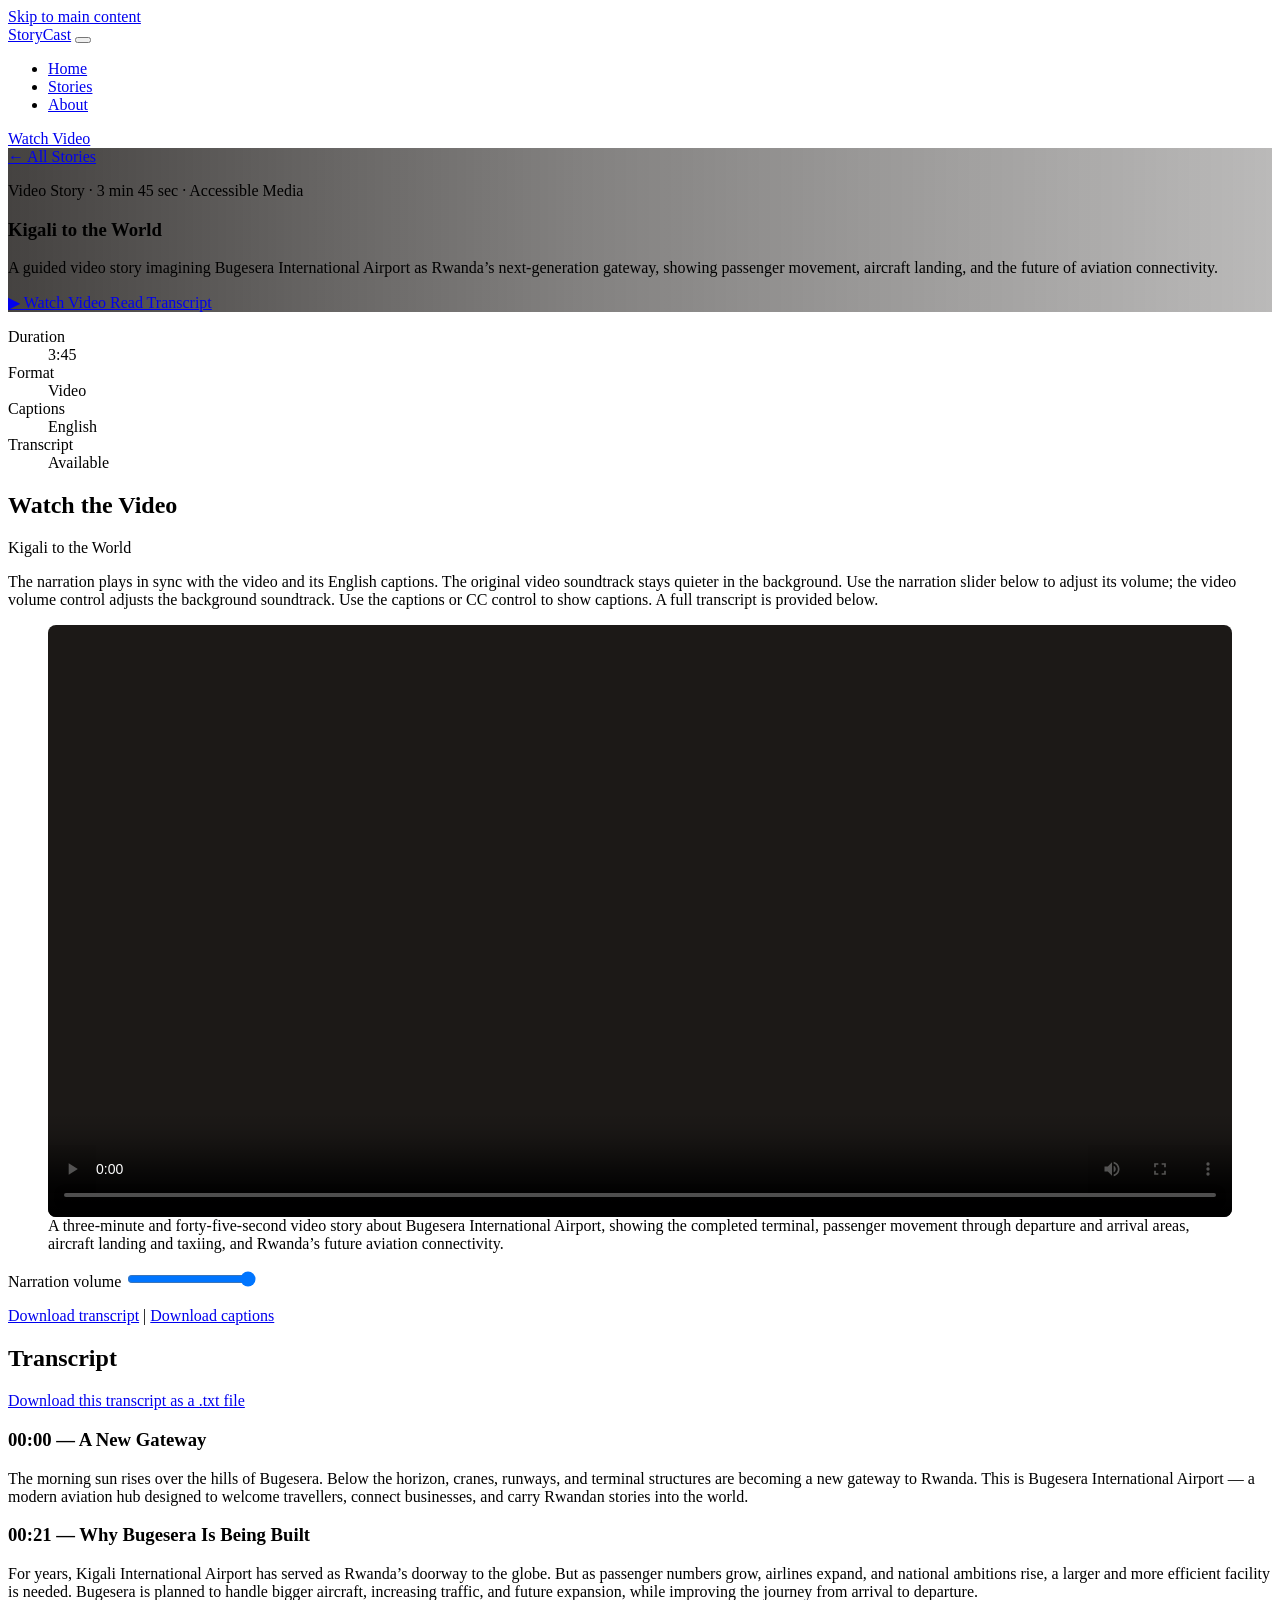
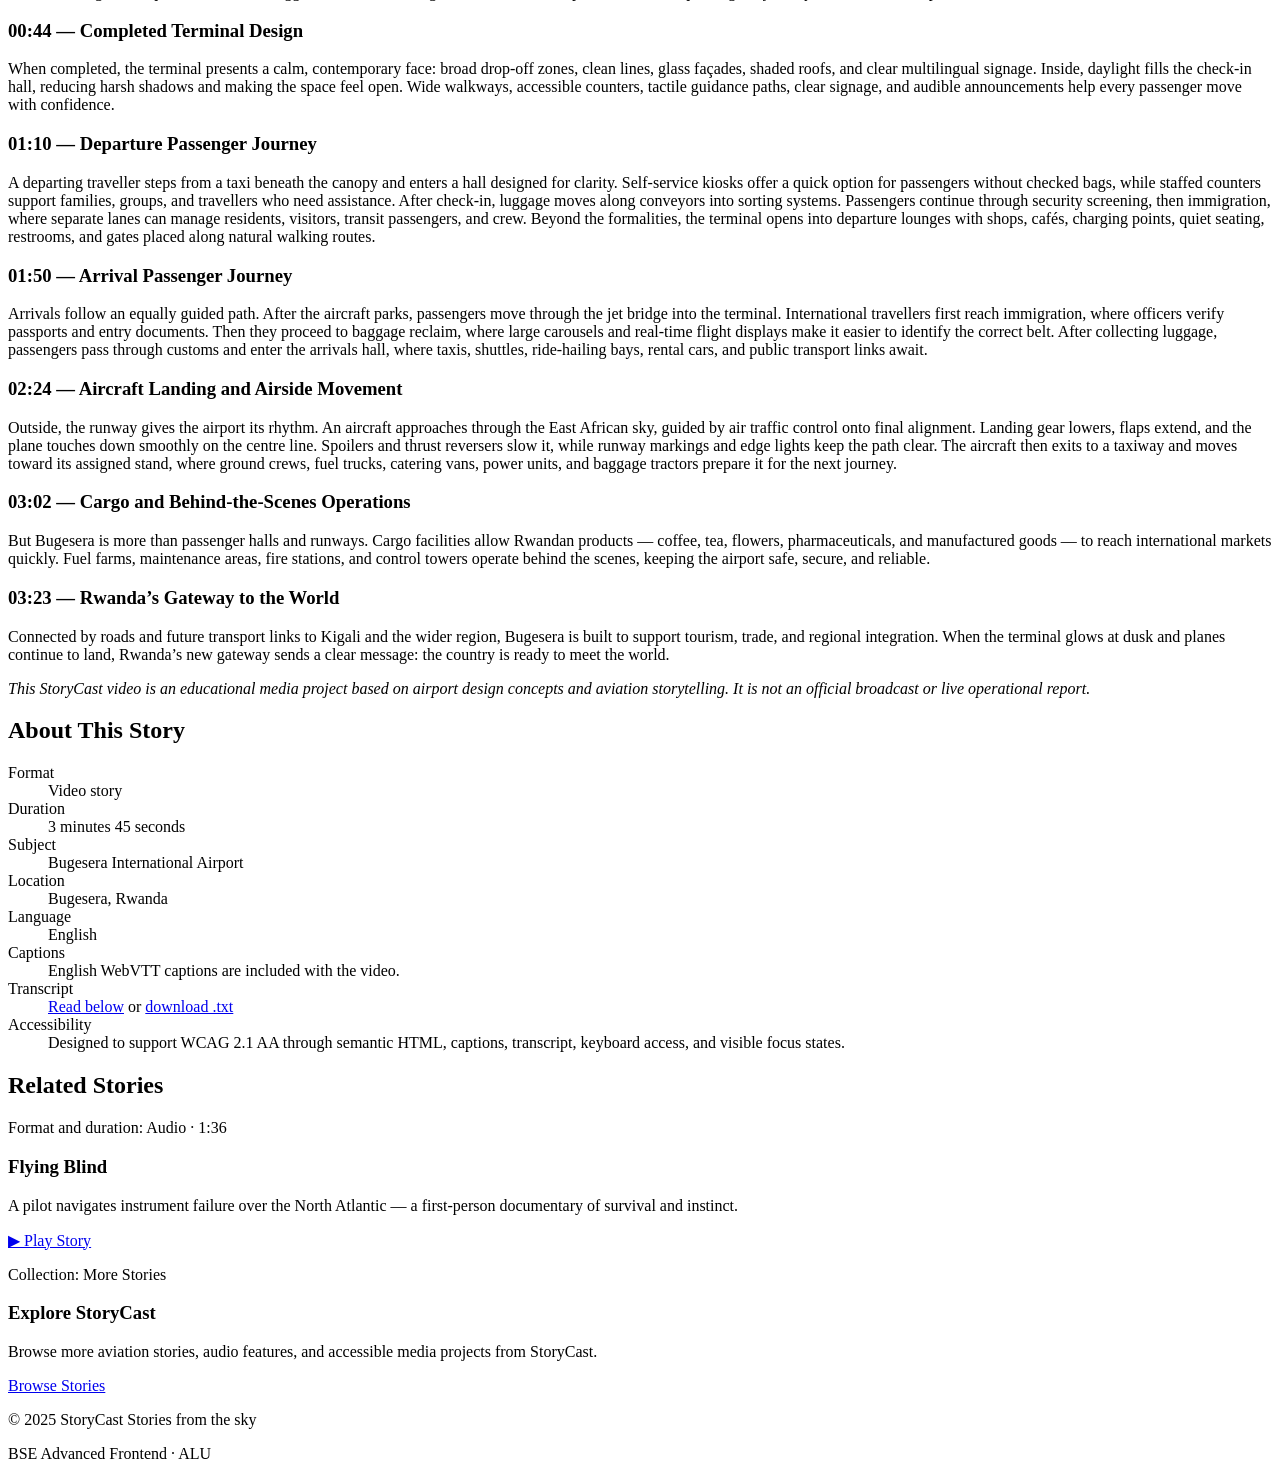
==== story/kigali-to-the-world.html @ 4e78378b "feat(story): add Kigali to the World story page with video player and narration audio" ====
<!DOCTYPE html>
<html lang="en">
<head>
  <meta charset="UTF-8">
  <meta name="viewport" content="width=device-width, initial-scale=1.0">
  <meta name="description" content="Kigali to the World — an accessible StoryCast video story about Bugesera International Airport, with English captions and transcript.">
  <title>Kigali to the World — StoryCast</title>

  <link rel="preconnect" href="https://fonts.googleapis.com">
  <link rel="preconnect" href="https://fonts.gstatic.com" crossorigin>
  <link href="https://fonts.googleapis.com/css2?family=Playfair+Display:wght@400;700&family=Inter:wght@400;500;600&display=swap" rel="stylesheet">
  <link rel="stylesheet" href="../css/main.css">
</head>
<body>
  <a href="#main-content" class="skip-link">Skip to main content</a>

  <header>
    <nav class="nav" aria-label="Main navigation">
      <div class="nav__inner">
        <a href="../index.html" class="nav__logo" aria-label="StoryCast — home">StoryCast</a>

        <button
          class="nav__toggle"
          aria-expanded="false"
          aria-controls="nav-links"
          aria-label="Open navigation menu"
        >
          <span></span>
          <span></span>
          <span></span>
        </button>

        <ul class="nav__links" id="nav-links" role="list">
          <li><a href="../index.html" class="nav__link">Home</a></li>
          <li><a href="../index.html#stories" class="nav__link">Stories</a></li>
          <li><a href="../about.html" class="nav__link">About</a></li>
        </ul>

        <a href="#video-player" class="nav__cta">Watch Video</a>
      </div>
    </nav>
  </header>

  <main id="main-content">
    <article class="story" aria-labelledby="story-title">

      <section
        class="hero hero--story"
        aria-labelledby="story-title"
        style="background-image: linear-gradient(90deg, rgba(28, 25, 23, 0.82) 0%, rgba(28, 25, 23, 0.55) 45%, rgba(28, 25, 23, 0.30) 100%), url('../assets/images/Hero_2.png'); background-size: cover; background-position: center;"
      >
        <div class="hero__inner">
          <a href="../index.html#stories" class="hero__back">← All Stories</a>

          <p class="hero__eyebrow">Video Story · 3 min 45 sec · Accessible Media</p>

          <h1 class="hero__title" id="story-title">
            Kigali to the World
          </h1>

          <p class="hero__subtitle">
            A guided video story imagining Bugesera International Airport as
            Rwanda’s next-generation gateway, showing passenger movement,
            aircraft landing, and the future of aviation connectivity.
          </p>

          <div class="hero__actions">
            <a href="#video-player" class="btn btn--primary">
              <span aria-hidden="true">▶</span>
              Watch Video
            </a>
            <a href="#transcript" class="btn btn--outline">
              Read Transcript
            </a>
          </div>
        </div>
      </section>

      <section class="section section--cream" aria-label="Story details">
        <div class="container">
          <dl class="stats">
            <div class="stats__item">
              <dt class="stats__label">Duration</dt>
              <dd class="stats__value">3:45</dd>
            </div>
            <div class="stats__item">
              <dt class="stats__label">Format</dt>
              <dd class="stats__value">Video</dd>
            </div>
            <div class="stats__item">
              <dt class="stats__label">Captions</dt>
              <dd class="stats__value">English</dd>
            </div>
            <div class="stats__item">
              <dt class="stats__label">Transcript</dt>
              <dd class="stats__value">Available</dd>
            </div>
          </dl>
        </div>
      </section>

      <section class="section" aria-label="Video story content">
        <div class="container">
          <div class="story-layout">
            <div>
              <section id="video-player" aria-labelledby="player-heading">
                <h2 class="section-label" id="player-heading">Watch the Video</h2>

                <div class="player">
                  <p class="player__label">Kigali to the World</p>

                  <p>
                    The narration plays in sync with the video and its English
                    captions. The original video soundtrack stays quieter in
                    the background. Use the narration slider below to adjust
                    its volume; the video volume control adjusts the background
                    soundtrack. Use the captions or CC control to show captions.
                    A full transcript is provided below.
                  </p>

                  <figure>
                    <video
                      id="story-video"
                      controls
                      preload="metadata"
                      playsinline
                      poster="../assets/images/Hero_2.png"
                      aria-describedby="video-description"
                      style="width: 100%; height: auto; display: block; border-radius: 8px; background: #1c1917;"
                    >
                      <source src="../assets/videos/kigali-to-the-world.mp4" type="video/mp4">

                      <track
                        kind="captions"
                        src="../assets/transcripts/kigali-to-the-world.vtt"
                        srclang="en"
                        label="English captions"
                        default
                      >

                      Your browser does not support HTML video.
                      <a href="../assets/videos/kigali-to-the-world.mp4">Download the video</a>.
                    </video>

                    <audio
                      id="story-audio"
                      preload="metadata"
                      aria-label="Kigali to the World narration"
                      hidden
                    >
                      <source src="../assets/audio/kigali-to-the-world.mp3" type="audio/mpeg">
                    </audio>

                    <figcaption id="video-description">
                      A three-minute and forty-five-second video story about
                      Bugesera International Airport, showing the completed
                      terminal, passenger movement through departure and
                      arrival areas, aircraft landing and taxiing, and Rwanda’s
                      future aviation connectivity.
                    </figcaption>
                  </figure>

                  <p>
                    <label for="narration-volume">Narration volume</label>
                    <input
                      id="narration-volume"
                      type="range"
                      min="0"
                      max="100"
                      step="5"
                      value="100"
                    >
                  </p>

                  <p id="audio-status" role="status" aria-live="polite" hidden></p>

                  <p>
                    <a href="../assets/transcripts/kigali-to-the-world.txt" download>Download transcript</a>
                    |
                    <a href="../assets/transcripts/kigali-to-the-world.vtt" download>Download captions</a>
                  </p>
                </div>
              </section>

              <section id="transcript" aria-labelledby="transcript-heading">
                <div class="transcript">
                  <h2 class="transcript__heading" id="transcript-heading">Transcript</h2>

                  <p>
                    <a href="../assets/transcripts/kigali-to-the-world.txt" download>
                      Download this transcript as a .txt file
                    </a>
                  </p>

                  <div class="transcript__body">
                    <h3>00:00 — A New Gateway</h3>
                    <p>
                      The morning sun rises over the hills of Bugesera. Below
                      the horizon, cranes, runways, and terminal structures are
                      becoming a new gateway to Rwanda. This is Bugesera
                      International Airport — a modern aviation hub designed to
                      welcome travellers, connect businesses, and carry Rwandan
                      stories into the world.
                    </p>

                    <h3>00:21 — Why Bugesera Is Being Built</h3>
                    <p>
                      For years, Kigali International Airport has served as
                      Rwanda’s doorway to the globe. But as passenger numbers
                      grow, airlines expand, and national ambitions rise, a
                      larger and more efficient facility is needed. Bugesera is
                      planned to handle bigger aircraft, increasing traffic, and
                      future expansion, while improving the journey from arrival
                      to departure.
                    </p>

                    <h3>00:44 — Completed Terminal Design</h3>
                    <p>
                      When completed, the terminal presents a calm,
                      contemporary face: broad drop-off zones, clean lines,
                      glass façades, shaded roofs, and clear multilingual
                      signage. Inside, daylight fills the check-in hall,
                      reducing harsh shadows and making the space feel open.
                      Wide walkways, accessible counters, tactile guidance
                      paths, clear signage, and audible announcements help every
                      passenger move with confidence.
                    </p>

                    <h3>01:10 — Departure Passenger Journey</h3>
                    <p>
                      A departing traveller steps from a taxi beneath the canopy
                      and enters a hall designed for clarity. Self-service
                      kiosks offer a quick option for passengers without checked
                      bags, while staffed counters support families, groups, and
                      travellers who need assistance. After check-in, luggage
                      moves along conveyors into sorting systems. Passengers
                      continue through security screening, then immigration,
                      where separate lanes can manage residents, visitors,
                      transit passengers, and crew. Beyond the formalities, the
                      terminal opens into departure lounges with shops, cafés,
                      charging points, quiet seating, restrooms, and gates
                      placed along natural walking routes.
                    </p>

                    <h3>01:50 — Arrival Passenger Journey</h3>
                    <p>
                      Arrivals follow an equally guided path. After the aircraft
                      parks, passengers move through the jet bridge into the
                      terminal. International travellers first reach
                      immigration, where officers verify passports and entry
                      documents. Then they proceed to baggage reclaim, where
                      large carousels and real-time flight displays make it
                      easier to identify the correct belt. After collecting
                      luggage, passengers pass through customs and enter the
                      arrivals hall, where taxis, shuttles, ride-hailing bays,
                      rental cars, and public transport links await.
                    </p>

                    <h3>02:24 — Aircraft Landing and Airside Movement</h3>
                    <p>
                      Outside, the runway gives the airport its rhythm. An
                      aircraft approaches through the East African sky, guided
                      by air traffic control onto final alignment. Landing gear
                      lowers, flaps extend, and the plane touches down smoothly
                      on the centre line. Spoilers and thrust reversers slow it,
                      while runway markings and edge lights keep the path clear.
                      The aircraft then exits to a taxiway and moves toward its
                      assigned stand, where ground crews, fuel trucks, catering
                      vans, power units, and baggage tractors prepare it for the
                      next journey.
                    </p>

                    <h3>03:02 — Cargo and Behind-the-Scenes Operations</h3>
                    <p>
                      But Bugesera is more than passenger halls and runways.
                      Cargo facilities allow Rwandan products — coffee, tea,
                      flowers, pharmaceuticals, and manufactured goods — to
                      reach international markets quickly. Fuel farms,
                      maintenance areas, fire stations, and control towers
                      operate behind the scenes, keeping the airport safe,
                      secure, and reliable.
                    </p>

                    <h3>03:23 — Rwanda’s Gateway to the World</h3>
                    <p>
                      Connected by roads and future transport links to Kigali
                      and the wider region, Bugesera is built to support
                      tourism, trade, and regional integration. When the
                      terminal glows at dusk and planes continue to land,
                      Rwanda’s new gateway sends a clear message: the country is
                      ready to meet the world.
                    </p>

                    <p>
                      <em>
                        This StoryCast video is an educational media project
                        based on airport design concepts and aviation
                        storytelling. It is not an official broadcast or live
                        operational report.
                      </em>
                    </p>
                  </div>
                </div>
              </section>
            </div>

            <aside class="story-sidebar" aria-label="Story details">
              <h2 class="section-label">About This Story</h2>

              <dl class="story-meta">
                <dt>Format</dt>
                <dd>Video story</dd>

                <dt>Duration</dt>
                <dd>3 minutes 45 seconds</dd>

                <dt>Subject</dt>
                <dd>Bugesera International Airport</dd>

                <dt>Location</dt>
                <dd>Bugesera, Rwanda</dd>

                <dt>Language</dt>
                <dd>English</dd>

                <dt>Captions</dt>
                <dd>English WebVTT captions are included with the video.</dd>

                <dt>Transcript</dt>
                <dd>
                  <a href="#transcript">Read below</a>
                  or
                  <a href="../assets/transcripts/kigali-to-the-world.txt" download>
                    download .txt
                  </a>
                </dd>

                <dt>Accessibility</dt>
                <dd>
                  Designed to support WCAG 2.1 AA through semantic HTML,
                  captions, transcript, keyboard access, and visible focus
                  states.
                </dd>
              </dl>
            </aside>
          </div>
        </div>
      </section>

      <section class="section section--cream" aria-labelledby="related-heading">
        <div class="container">
          <h2 class="section-label" id="related-heading">Related Stories</h2>

          <div class="story-grid" role="list">
            <div class="card-wrapper" role="listitem">
              <article class="card card--featured" aria-labelledby="related-title-1">
                <div class="card__body">
                  <p class="card__tag">
                    <span class="sr-only">Format and duration:</span>
                    Audio · 1:36
                  </p>
                  <h3 class="card__title" id="related-title-1">Flying Blind</h3>
                  <p class="card__desc">
                    A pilot navigates instrument failure over the North
                    Atlantic — a first-person documentary of survival and
                    instinct.
                  </p>
                  <a href="flying-blind.html" class="btn btn--dark">
                    <span aria-hidden="true">▶</span>
                    Play Story
                  </a>
                </div>
              </article>
            </div>

            <div class="card-wrapper" role="listitem">
              <article class="card" aria-labelledby="related-title-2">
                <div class="card__body">
                  <p class="card__tag">
                    <span class="sr-only">Collection:</span>
                    More Stories
                  </p>
                  <h3 class="card__title" id="related-title-2">Explore StoryCast</h3>
                  <p class="card__desc">
                    Browse more aviation stories, audio features, and accessible
                    media projects from StoryCast.
                  </p>
                  <a href="../index.html#stories" class="btn btn--dark">
                    Browse Stories
                  </a>
                </div>
              </article>
            </div>
          </div>
        </div>
      </section>

    </article>
  </main>

  <footer class="footer">
    <div class="footer__inner">
      <p class="footer__copy">© 2025 StoryCast Stories from the sky</p>
      <p class="footer__copy">BSE Advanced Frontend · ALU </p>
    </div>
  </footer>

  <script>
    (() => {
      const toggle = document.querySelector('.nav__toggle');
      const navLinks = document.querySelector('.nav__links');

      if (!toggle || !navLinks) return;

      const closeMenu = () => {
        toggle.setAttribute('aria-expanded', 'false');
        navLinks.classList.remove('is-open');
      };

      toggle.addEventListener('click', () => {
        const expanded = toggle.getAttribute('aria-expanded') === 'true';
        toggle.setAttribute('aria-expanded', String(!expanded));
        navLinks.classList.toggle('is-open');
      });

      navLinks.querySelectorAll('.nav__link').forEach(link => {
        link.addEventListener('click', closeMenu);
      });

      const video = document.querySelector('#story-video');
      const audio = document.querySelector('#story-audio');
      const narrationVolume = document.querySelector('#narration-volume');
      const audioStatus = document.querySelector('#audio-status');

      if (video && audio && narrationVolume && audioStatus) {
        video.volume = 0.2;
        audio.volume = Number(narrationVolume.value) / 100;

        const syncAudio = () => {
          const durationRatio =
            Number.isFinite(video.duration) &&
            Number.isFinite(audio.duration) &&
            video.duration > 0
              ? audio.duration / video.duration
              : 1;
          const audioTime = video.currentTime * durationRatio;

          if (
            Number.isFinite(audio.duration) &&
            Math.abs(audio.currentTime - audioTime) > 0.25
          ) {
            audio.currentTime = audioTime;
          }
          audio.playbackRate = video.playbackRate * durationRatio;
        };

        const showAudioError = error => {
          if (error.name === 'AbortError') return;

          console.error('Unable to play the video narration.', error);
          audioStatus.textContent = 'The narration could not be played. The video will continue without audio.';
          audioStatus.hidden = false;
        };

        const playAudio = () => {
          syncAudio();
          if (audio.paused) {
            audio.play().catch(showAudioError);
          }
        };

        video.addEventListener('play', playAudio);
        video.addEventListener('playing', playAudio);
        video.addEventListener('loadedmetadata', syncAudio);
        video.addEventListener('durationchange', syncAudio);
        video.addEventListener('pause', () => audio.pause());
        video.addEventListener('seeking', syncAudio);
        video.addEventListener('timeupdate', syncAudio);
        video.addEventListener('ratechange', syncAudio);
        video.addEventListener('waiting', () => audio.pause());
        audio.addEventListener('loadedmetadata', syncAudio);
        narrationVolume.addEventListener('input', () => {
          audio.volume = Number(narrationVolume.value) / 100;
        });
        audio.addEventListener('canplay', () => {
          audioStatus.hidden = true;
        });
        audio.addEventListener('error', () => {
          showAudioError(new Error('The narration audio file could not be loaded.'));
        });
      }

      document.addEventListener('keydown', event => {
        if (event.key === 'Escape' && navLinks.classList.contains('is-open')) {
          closeMenu();
          toggle.focus();
        }
      });
    })();
  </script>
</body>
</html>
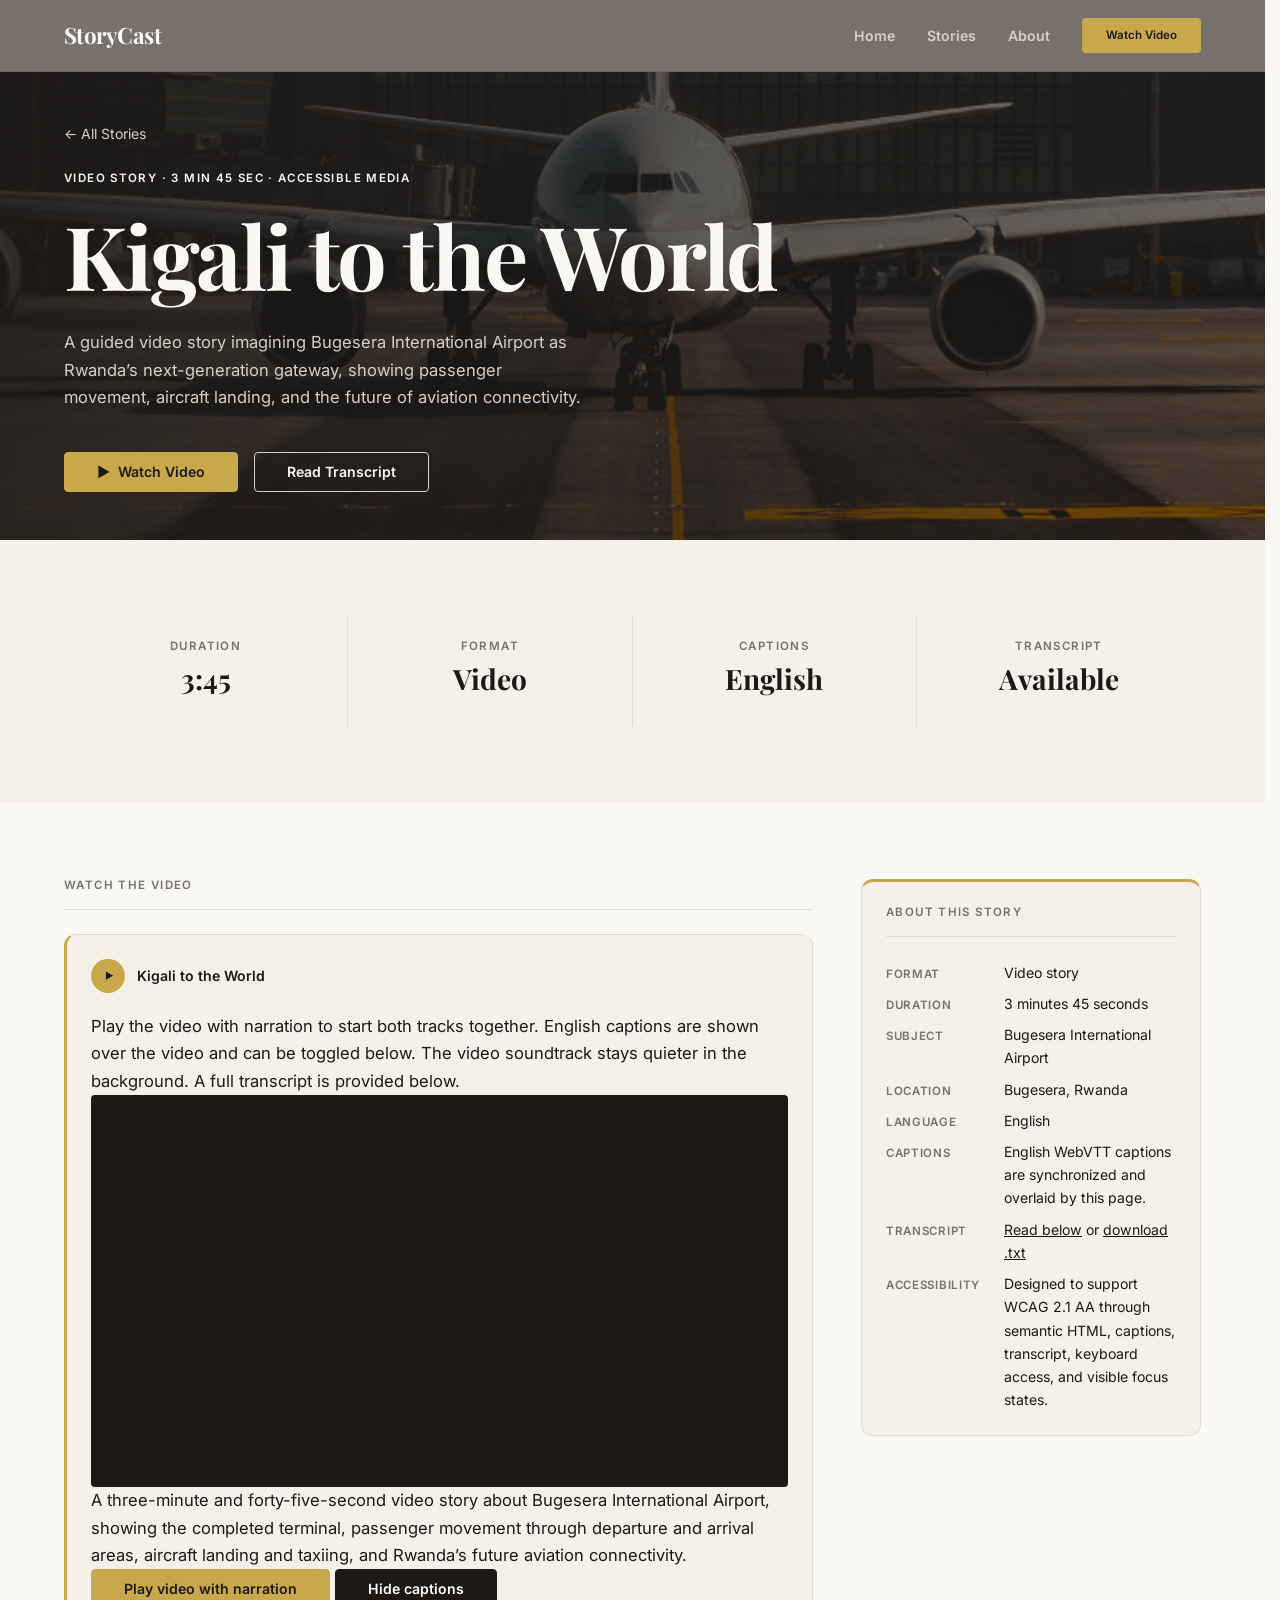
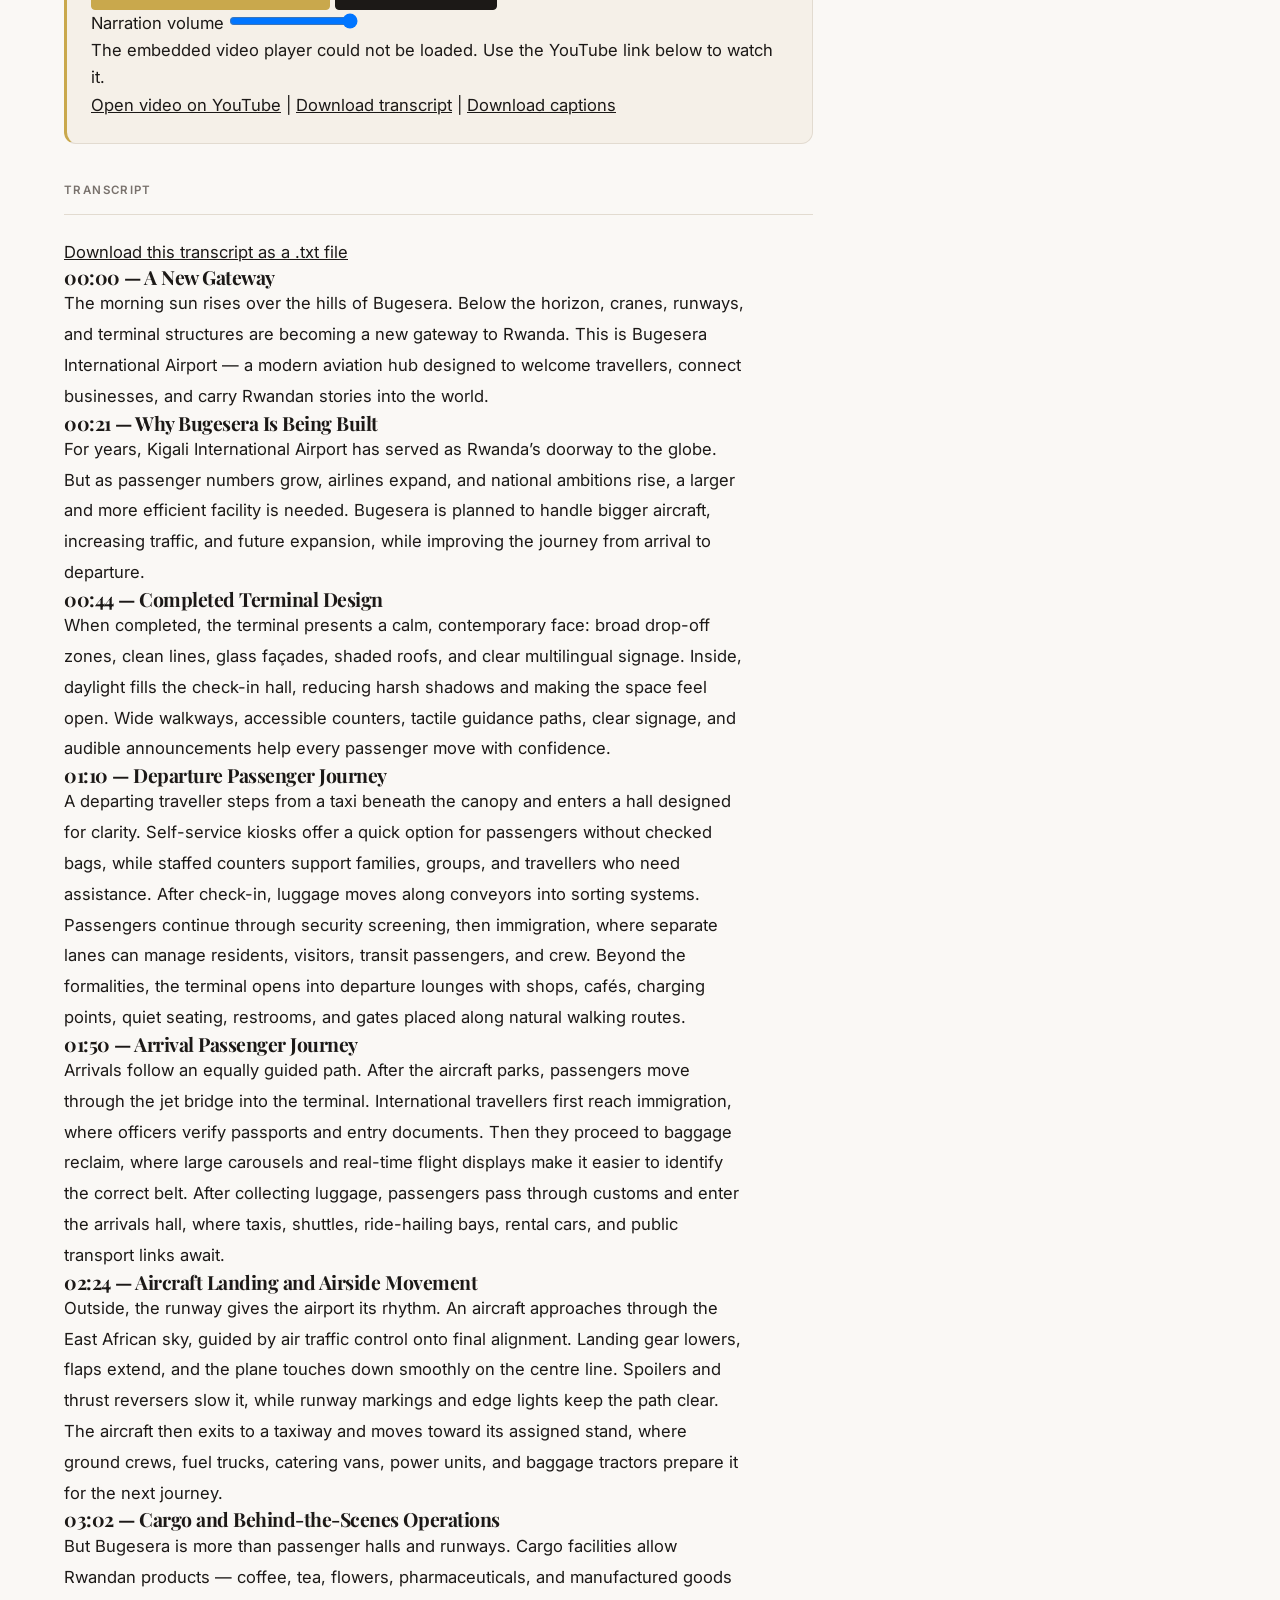
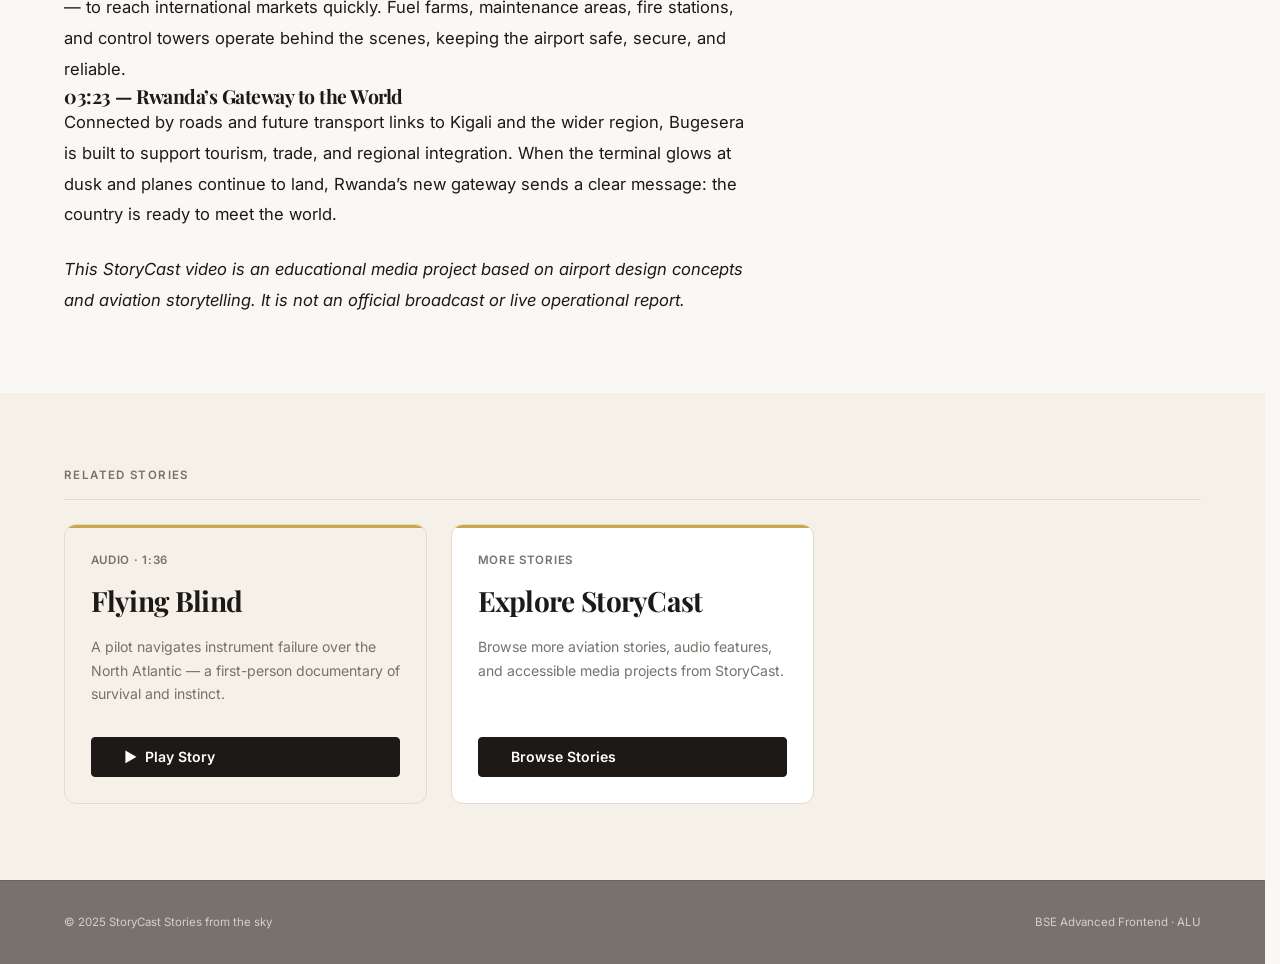
==== commit f46c2953: "fix: show captions on YouTube-hosted story video" ====
--- a/story/kigali-to-the-world.html
+++ b/story/kigali-to-the-world.html
@@ -110,37 +110,19 @@
                   <p class="player__label">Kigali to the World</p>
 
                   <p>
-                    The narration plays in sync with the video and its English
-                    captions. The original video soundtrack stays quieter in
-                    the background. Use the narration slider below to adjust
-                    its volume; the video volume control adjusts the background
-                    soundtrack. Use the captions or CC control to show captions.
-                    A full transcript is provided below.
+                    Play the video with narration to start both tracks together.
+                    English captions are shown over the video and can be
+                    toggled below. The video soundtrack stays quieter in the
+                    background. A full transcript is provided below.
                   </p>
 
                   <figure>
-                    <video
-                      id="story-video"
-                      controls
-                      preload="metadata"
-                      playsinline
-                      poster="../assets/images/Hero_2.png"
-                      aria-describedby="video-description"
-                      style="width: 100%; height: auto; display: block; border-radius: 8px; background: #1c1917;"
-                    >
-                      <source src="../assets/videos/kigali-to-the-world.mp4" type="video/mp4">
-
-                      <track
-                        kind="captions"
-                        src="../assets/transcripts/kigali-to-the-world.vtt"
-                        srclang="en"
-                        label="English captions"
-                        default
-                      >
-
-                      Your browser does not support HTML video.
-                      <a href="../assets/videos/kigali-to-the-world.mp4">Download the video</a>.
-                    </video>
+                    <div class="video-frame">
+                      <div id="story-video"></div>
+                      <div class="video-caption-overlay is-hidden" aria-live="polite" aria-atomic="true">
+                        <span id="video-caption"></span>
+                      </div>
+                    </div>
 
                     <audio
                       id="story-audio"
@@ -159,6 +141,15 @@
                       future aviation connectivity.
                     </figcaption>
                   </figure>
+
+                  <p>
+                    <button id="story-play" class="btn btn--primary" type="button" disabled>
+                      Play video with narration
+                    </button>
+                    <button id="captions-toggle" class="btn btn--dark" type="button" aria-pressed="true">
+                      Hide captions
+                    </button>
+                  </p>
 
                   <p>
                     <label for="narration-volume">Narration volume</label>
@@ -173,8 +164,11 @@
                   </p>
 
                   <p id="audio-status" role="status" aria-live="polite" hidden></p>
+                  <p id="caption-status" role="status" aria-live="polite" hidden></p>
 
                   <p>
+                    <a href="https://youtu.be/36bHtXBAwvw">Open video on YouTube</a>
+                    |
                     <a href="../assets/transcripts/kigali-to-the-world.txt" download>Download transcript</a>
                     |
                     <a href="../assets/transcripts/kigali-to-the-world.vtt" download>Download captions</a>
@@ -324,7 +318,7 @@
                 <dd>English</dd>
 
                 <dt>Captions</dt>
-                <dd>English WebVTT captions are included with the video.</dd>
+                <dd>English WebVTT captions are synchronized and overlaid by this page.</dd>
 
                 <dt>Transcript</dt>
                 <dd>
@@ -427,68 +421,196 @@
         link.addEventListener('click', closeMenu);
       });
 
-      const video = document.querySelector('#story-video');
       const audio = document.querySelector('#story-audio');
       const narrationVolume = document.querySelector('#narration-volume');
       const audioStatus = document.querySelector('#audio-status');
-
-      if (video && audio && narrationVolume && audioStatus) {
-        video.volume = 0.2;
+      const captionStatus = document.querySelector('#caption-status');
+      const playButton = document.querySelector('#story-play');
+      const captionsToggle = document.querySelector('#captions-toggle');
+      const captionOverlay = document.querySelector('.video-caption-overlay');
+      const captionText = document.querySelector('#video-caption');
+      const YOUTUBE_VIDEO_ID = '36bHtXBAwvw';
+      let player;
+      let playerReady = false;
+      let playerState = -1;
+      let syncTimer;
+      let cues = [];
+
+      const showStatus = message => {
+        audioStatus.textContent = message;
+        audioStatus.hidden = false;
+      };
+
+      const setPlayButtonLabel = () => {
+        if (!playerReady) return;
+        if (playerState === YT.PlayerState.PLAYING && audio.paused) {
+          playButton.textContent = 'Start narration audio';
+        } else if (playerState === YT.PlayerState.PLAYING) {
+          playButton.textContent = 'Pause story';
+        } else {
+          playButton.textContent = 'Play video with narration';
+        }
+      };
+
+      const parseTimestamp = timestamp => {
+        const parts = timestamp.split(':').map(Number);
+        const seconds = parts.pop();
+        return parts.reduce((total, part) => total * 60 + part, seconds);
+      };
+
+      const loadCaptions = async () => {
+        const response = await fetch('../assets/transcripts/kigali-to-the-world.vtt');
+        if (!response.ok) {
+          throw new Error(`Caption request failed with status ${response.status}.`);
+        }
+
+        const blocks = (await response.text()).replace(/\r/g, '').trim().split(/\n\s*\n/);
+        cues = blocks.slice(1).flatMap(block => {
+          const lines = block.split('\n');
+          const timingIndex = lines.findIndex(line => line.includes('-->'));
+          if (timingIndex < 0) return [];
+
+          const timestamps = lines[timingIndex].match(
+            /(\d{2,}:\d{2}:\d{2}\.\d{3})\s+-->\s+(\d{2,}:\d{2}:\d{2}\.\d{3})/
+          );
+          if (!timestamps) return [];
+
+          return [{
+            start: parseTimestamp(timestamps[1]),
+            end: parseTimestamp(timestamps[2]),
+            text: lines.slice(timingIndex + 1).join('\n')
+          }];
+        });
+
+        if (cues.length === 0) {
+          throw new Error('The WebVTT file contains no readable caption cues.');
+        }
+      };
+
+      const updateCaptions = currentTime => {
+        const cue = cues.find(item => currentTime >= item.start && currentTime <= item.end);
+        captionText.textContent = cue ? cue.text : '';
+        captionOverlay.classList.toggle('is-hidden', !cue || captionsToggle.getAttribute('aria-pressed') !== 'true');
+      };
+
+      const syncNarration = () => {
+        if (!playerReady || audio.readyState < 1) return;
+
+        const videoDuration = player.getDuration();
+        const durationRatio =
+          Number.isFinite(videoDuration) &&
+          Number.isFinite(audio.duration) &&
+          videoDuration > 0
+            ? audio.duration / videoDuration
+            : 1;
+        const audioTime = player.getCurrentTime() * durationRatio;
+
+        if (Number.isFinite(audio.duration) && Math.abs(audio.currentTime - audioTime) > 0.3) {
+          audio.currentTime = audioTime;
+        }
+        audio.playbackRate = player.getPlaybackRate() * durationRatio;
+      };
+
+      const playNarration = () => {
+        syncNarration();
+        audio.play().then(() => {
+          audioStatus.hidden = true;
+          setPlayButtonLabel();
+        }).catch(error => {
+          if (error.name === 'AbortError') return;
+          showStatus('The video is playing. Select “Start narration audio” to enable the narration.');
+          setPlayButtonLabel();
+        });
+      };
+
+      const handlePlayerStateChange = event => {
+        playerState = event.data;
+        if (playerState === YT.PlayerState.PLAYING) {
+          window.clearInterval(syncTimer);
+          playNarration();
+          syncTimer = window.setInterval(() => {
+            syncNarration();
+            updateCaptions(player.getCurrentTime());
+          }, 250);
+        } else {
+          window.clearInterval(syncTimer);
+          audio.pause();
+          if (playerState === YT.PlayerState.ENDED) {
+            audio.currentTime = 0;
+            updateCaptions(0);
+          }
+        }
+        setPlayButtonLabel();
+      };
+
+      window.onYouTubeIframeAPIReady = () => {
+        player = new YT.Player('story-video', {
+          videoId: YOUTUBE_VIDEO_ID,
+          playerVars: {
+            playsinline: 1,
+            rel: 0,
+            origin: window.location.origin
+          },
+          events: {
+            onReady: () => {
+              playerReady = true;
+              player.getIframe().title = 'Kigali to the World video player';
+              player.setVolume(20);
+              playButton.disabled = false;
+              setPlayButtonLabel();
+            },
+            onStateChange: handlePlayerStateChange,
+            onError: event => {
+              console.error('Unable to load the YouTube video.', event.data);
+              showStatus('The video could not be loaded. Use the YouTube link below to watch it.');
+            }
+          }
+        });
+      };
+
+      const youtubeApi = document.createElement('script');
+      youtubeApi.src = 'https://www.youtube.com/iframe_api';
+      youtubeApi.addEventListener('error', () => {
+        showStatus('The embedded video player could not be loaded. Use the YouTube link below to watch it.');
+      });
+      document.head.append(youtubeApi);
+
+      playButton.addEventListener('click', () => {
+        if (!playerReady) return;
+
+        if (playerState === YT.PlayerState.PLAYING && audio.paused) {
+          playNarration();
+        } else if (playerState === YT.PlayerState.PLAYING) {
+          player.pauseVideo();
+          audio.pause();
+        } else {
+          syncNarration();
+          player.playVideo();
+          playNarration();
+        }
+      });
+
+      captionsToggle.addEventListener('click', () => {
+        const showCaptions = captionsToggle.getAttribute('aria-pressed') !== 'true';
+        captionsToggle.setAttribute('aria-pressed', String(showCaptions));
+        captionsToggle.textContent = showCaptions ? 'Hide captions' : 'Show captions';
+        captionOverlay.classList.toggle('is-hidden', !showCaptions || !captionText.textContent);
+      });
+
+      narrationVolume.addEventListener('input', () => {
         audio.volume = Number(narrationVolume.value) / 100;
-
-        const syncAudio = () => {
-          const durationRatio =
-            Number.isFinite(video.duration) &&
-            Number.isFinite(audio.duration) &&
-            video.duration > 0
-              ? audio.duration / video.duration
-              : 1;
-          const audioTime = video.currentTime * durationRatio;
-
-          if (
-            Number.isFinite(audio.duration) &&
-            Math.abs(audio.currentTime - audioTime) > 0.25
-          ) {
-            audio.currentTime = audioTime;
-          }
-          audio.playbackRate = video.playbackRate * durationRatio;
-        };
-
-        const showAudioError = error => {
-          if (error.name === 'AbortError') return;
-
-          console.error('Unable to play the video narration.', error);
-          audioStatus.textContent = 'The narration could not be played. The video will continue without audio.';
-          audioStatus.hidden = false;
-        };
-
-        const playAudio = () => {
-          syncAudio();
-          if (audio.paused) {
-            audio.play().catch(showAudioError);
-          }
-        };
-
-        video.addEventListener('play', playAudio);
-        video.addEventListener('playing', playAudio);
-        video.addEventListener('loadedmetadata', syncAudio);
-        video.addEventListener('durationchange', syncAudio);
-        video.addEventListener('pause', () => audio.pause());
-        video.addEventListener('seeking', syncAudio);
-        video.addEventListener('timeupdate', syncAudio);
-        video.addEventListener('ratechange', syncAudio);
-        video.addEventListener('waiting', () => audio.pause());
-        audio.addEventListener('loadedmetadata', syncAudio);
-        narrationVolume.addEventListener('input', () => {
-          audio.volume = Number(narrationVolume.value) / 100;
-        });
-        audio.addEventListener('canplay', () => {
-          audioStatus.hidden = true;
-        });
-        audio.addEventListener('error', () => {
-          showAudioError(new Error('The narration audio file could not be loaded.'));
-        });
-      }
+      });
+      audio.volume = Number(narrationVolume.value) / 100;
+      audio.addEventListener('error', () => {
+        console.error('Unable to load the video narration audio.');
+        showStatus('The narration audio could not be loaded. The video can still play.');
+      });
+
+      loadCaptions().catch(error => {
+        console.error('Unable to load the WebVTT captions.', error);
+        captionStatus.textContent = 'English captions could not be loaded. The transcript is available below.';
+        captionStatus.hidden = false;
+      });
 
       document.addEventListener('keydown', event => {
         if (event.key === 'Escape' && navLinks.classList.contains('is-open')) {
--- a/css/main.css
+++ b/css/main.css
@@ -0,0 +1,835 @@
+@charset "UTF-8";
+@import url("https://fonts.googleapis.com/css2?family=Playfair+Display:wght@400;700&family=Inter:wght@400;500;600&display=swap");
+:root {
+  --clr-greige-100: #C8BFB8;
+  --clr-greige-200: #A09890;
+  --clr-greige-300: #78716C;
+  --clr-greige-400: #6b6460;
+  --clr-gold: #c9a84c;
+  --clr-gold-dark: #a8883a;
+  --clr-bg: #faf8f5;
+  --clr-cream: #f5f0e8;
+  --clr-beige: #ede8dc;
+  --clr-text: #1c1917;
+  --clr-text-muted: #78716c;
+  --clr-text-light: #faf8f5;
+  --clr-text-muted-light: #d6cfc8;
+  --clr-border: #e2dbd0;
+  --clr-border-dark: #6b6460;
+  --clr-white: #ffffff;
+  --clr-focus: #c9a84c;
+}
+
+:root {
+  --font-heading: 'Playfair Display', Georgia, 'Times New Roman', serif;
+  --font-body: 'Inter', system-ui, -apple-system, sans-serif;
+  --fs-xs: clamp(0.70rem, 0.9vw, 0.80rem);
+  --fs-sm: clamp(0.85rem, 1.1vw, 0.95rem);
+  --fs-base: clamp(1rem, 1.3vw, 1.05rem);
+  --fs-lg: clamp(1.15rem, 1.8vw, 1.40rem);
+  --fs-xl: clamp(1.40rem, 2.5vw, 1.75rem);
+  --fs-2xl: clamp(1.75rem, 3.5vw, 2.25rem);
+  --fs-3xl: clamp(2.25rem, 5vw, 3.50rem);
+  --fs-hero: clamp(3.00rem, 7vw, 5.50rem);
+  --fw-regular: 400;
+  --fw-medium: 500;
+  --fw-semi: 600;
+  --fw-bold: 700;
+  --lh-tight: 1.15;
+  --lh-snug: 1.35;
+  --lh-base: 1.65;
+  --lh-loose: 1.85;
+  --ls-tight: -0.025em;
+  --ls-normal: 0;
+  --ls-wide: 0.06em;
+  --ls-wider: 0.12em;
+}
+
+:root {
+  --space-1: 0.25rem;
+  --space-2: 0.50rem;
+  --space-3: 0.75rem;
+  --space-4: 1.00rem;
+  --space-5: 1.25rem;
+  --space-6: 1.50rem;
+  --space-8: 2.00rem;
+  --space-10: 2.50rem;
+  --space-12: 3.00rem;
+  --space-16: 4.00rem;
+  --space-20: 5.00rem;
+  --space-24: 6.00rem;
+  --nav-height: 72px;
+  --content-max: 1440px;
+  --content-pad: clamp(1.25rem, 5vw, 5rem);
+  --section-pad: clamp(3rem, 6vw, 6rem);
+  --card-pad: clamp(1.25rem, 2vw, 1.75rem);
+  --grid-gap: clamp(1rem, 2vw, 1.5rem);
+  --radius-sm: 4px;
+  --radius-md: 8px;
+  --radius-lg: 12px;
+  --radius-xl: 16px;
+  --radius-full: 9999px;
+}
+
+.skip-link {
+  position: absolute;
+  top: -100%;
+  left: var(--space-4);
+  z-index: 9999;
+  padding: var(--space-3) var(--space-6);
+  background-color: var(--clr-gold);
+  color: var(--clr-text);
+  font-family: var(--font-body);
+  font-size: var(--fs-sm);
+  font-weight: var(--fw-semi);
+  text-decoration: none;
+  border-radius: var(--radius-sm);
+  transition: top 0.2s ease;
+}
+.skip-link:focus {
+  top: var(--space-4);
+  outline: 3px solid var(--clr-text);
+  outline-offset: 2px;
+}
+
+:focus-visible {
+  outline: 2px solid var(--clr-focus);
+  outline-offset: 3px;
+  border-radius: 2px;
+}
+
+:focus:not(:focus-visible) {
+  outline: none;
+}
+
+.sr-only {
+  position: absolute;
+  width: 1px;
+  height: 1px;
+  padding: 0;
+  margin: -1px;
+  overflow: hidden;
+  clip: rect(0, 0, 0, 0);
+  white-space: nowrap;
+  border: 0;
+}
+
+@media (prefers-reduced-motion: reduce) {
+  *,
+  *::before,
+  *::after {
+    animation-duration: 0.01ms !important;
+    animation-iteration-count: 1 !important;
+    transition-duration: 0.01ms !important;
+    scroll-behavior: auto !important;
+  }
+}
+@media (forced-colors: active) {
+  .card,
+  .player,
+  .feature-card,
+  .engage-card {
+    border: 1px solid ButtonText;
+  }
+  .btn--primary {
+    border: 1px solid ButtonText;
+  }
+}
+*,
+*::before,
+*::after {
+  box-sizing: border-box;
+  margin: 0;
+  padding: 0;
+}
+
+html {
+  scroll-behavior: smooth;
+  scrollbar-gutter: stable;
+}
+
+body {
+  font-family: var(--font-body);
+  font-size: var(--fs-base);
+  background-color: var(--clr-bg);
+  color: var(--clr-text);
+  line-height: var(--lh-base);
+  -webkit-font-smoothing: antialiased;
+  -moz-osx-font-smoothing: grayscale;
+}
+
+img,
+video,
+audio {
+  max-width: 100%;
+  display: block;
+}
+
+ul,
+ol {
+  list-style: none;
+}
+
+a {
+  color: inherit;
+}
+
+h1, h2, h3, h4, h5, h6 {
+  font-family: var(--font-heading);
+  line-height: var(--lh-tight);
+  letter-spacing: var(--ls-tight);
+}
+
+.container {
+  max-width: var(--content-max);
+  margin-inline: auto;
+  padding-inline: var(--content-pad);
+  width: 100%;
+}
+
+.section {
+  padding-block: var(--section-pad);
+}
+.section--cream {
+  background-color: var(--clr-cream);
+}
+.section--white {
+  background-color: var(--clr-white);
+}
+
+.story-grid {
+  display: grid;
+  grid-template-columns: repeat(3, 1fr);
+  gap: var(--grid-gap);
+  margin-top: var(--space-6);
+}
+@media (max-width: 900px) {
+  .story-grid {
+    grid-template-columns: repeat(2, 1fr);
+  }
+}
+@media (max-width: 560px) {
+  .story-grid {
+    grid-template-columns: 1fr;
+  }
+}
+.story-grid--related {
+  margin-top: var(--space-6);
+}
+
+.story-layout {
+  display: grid;
+  grid-template-columns: 1fr 340px;
+  gap: var(--space-12);
+  align-items: start;
+}
+@media (max-width: 880px) {
+  .story-layout {
+    grid-template-columns: 1fr;
+    gap: var(--space-10);
+  }
+}
+
+.features-grid {
+  display: grid;
+  grid-template-columns: repeat(2, 1fr);
+  gap: var(--grid-gap);
+  margin-top: var(--space-6);
+}
+@media (max-width: 640px) {
+  .features-grid {
+    grid-template-columns: 1fr;
+  }
+}
+
+.engage-grid {
+  display: grid;
+  grid-template-columns: repeat(3, 1fr);
+  gap: var(--grid-gap);
+  margin-top: var(--space-6);
+}
+@media (max-width: 720px) {
+  .engage-grid {
+    grid-template-columns: 1fr;
+  }
+}
+
+.stats {
+  display: flex;
+  align-items: center;
+  justify-content: center;
+  gap: 0;
+  flex-wrap: wrap;
+}
+.stats__item {
+  flex: 1 1 160px;
+  text-align: center;
+  padding: var(--space-5) var(--space-4);
+}
+.stats__item:not(:last-child) {
+  border-right: 1px solid var(--clr-border);
+}
+.stats__value {
+  display: block;
+  font-family: var(--font-heading);
+  font-size: var(--fs-xl);
+  font-weight: var(--fw-bold);
+  color: var(--clr-text);
+  margin-bottom: var(--space-1);
+}
+.stats__label {
+  display: block;
+  font-family: var(--font-body);
+  font-size: var(--fs-xs);
+  font-weight: var(--fw-semi);
+  color: var(--clr-text-muted);
+  text-transform: uppercase;
+  letter-spacing: var(--ls-wider);
+}
+@media (max-width: 480px) {
+  .stats__item {
+    border-right: none !important;
+    border-bottom: 1px solid var(--clr-border);
+  }
+}
+
+.story-meta {
+  display: grid;
+  grid-template-columns: auto 1fr;
+  gap: var(--space-2) var(--space-6);
+  align-items: baseline;
+}
+.story-meta dt {
+  font-family: var(--font-body);
+  font-size: var(--fs-xs);
+  font-weight: var(--fw-semi);
+  color: var(--clr-text-muted);
+  text-transform: uppercase;
+  letter-spacing: var(--ls-wide);
+  white-space: nowrap;
+}
+.story-meta dd {
+  font-family: var(--font-body);
+  font-size: var(--fs-sm);
+  color: var(--clr-text);
+}
+
+.nav {
+  position: sticky;
+  top: 0;
+  z-index: 100;
+  height: var(--nav-height);
+  background-color: var(--clr-greige-300);
+  border-bottom: 1px solid var(--clr-greige-400);
+}
+.nav__inner {
+  display: flex;
+  align-items: center;
+  justify-content: space-between;
+  height: 100%;
+  max-width: var(--content-max);
+  margin-inline: auto;
+  padding-inline: var(--content-pad);
+  gap: var(--space-8);
+}
+.nav__logo {
+  font-family: var(--font-heading);
+  font-size: var(--fs-lg);
+  font-weight: var(--fw-bold);
+  color: var(--clr-text-light);
+  text-decoration: none;
+  letter-spacing: var(--ls-tight);
+  flex-shrink: 0;
+}
+.nav__logo:hover {
+  color: var(--clr-white);
+}
+.nav__links {
+  display: flex;
+  align-items: center;
+  gap: var(--space-8);
+  margin-inline-start: auto;
+}
+@media (max-width: 640px) {
+  .nav__links {
+    display: none;
+    position: absolute;
+    top: var(--nav-height);
+    left: 0;
+    right: 0;
+    flex-direction: column;
+    align-items: stretch;
+    background-color: var(--clr-greige-300);
+    padding: var(--space-4) var(--content-pad);
+    gap: 0;
+    border-bottom: 1px solid var(--clr-greige-400);
+  }
+  .nav__links.is-open {
+    display: flex;
+  }
+}
+.nav__link {
+  font-family: var(--font-body);
+  font-size: var(--fs-sm);
+  font-weight: var(--fw-semi);
+  color: var(--clr-text-muted-light);
+  text-decoration: none;
+  padding-block: var(--space-2);
+  transition: color 0.2s ease;
+}
+.nav__link:hover, .nav__link--active, .nav__link[aria-current=page] {
+  color: var(--clr-text-light);
+}
+@media (max-width: 640px) {
+  .nav__link {
+    padding-block: var(--space-4);
+    border-bottom: 1px solid var(--clr-greige-400);
+  }
+}
+.nav__cta {
+  display: inline-flex;
+  align-items: center;
+  padding: var(--space-2) var(--space-6);
+  background-color: var(--clr-gold);
+  color: var(--clr-text);
+  font-family: var(--font-body);
+  font-size: var(--fs-xs);
+  font-weight: var(--fw-semi);
+  text-decoration: none;
+  border-radius: var(--radius-sm);
+  flex-shrink: 0;
+  transition: background-color 0.2s ease;
+}
+.nav__cta:hover {
+  background-color: var(--clr-gold-dark);
+}
+.nav__toggle {
+  display: none;
+  flex-direction: column;
+  justify-content: center;
+  gap: 5px;
+  width: 40px;
+  height: 40px;
+  background: none;
+  border: none;
+  cursor: pointer;
+  padding: var(--space-2);
+  flex-shrink: 0;
+}
+.nav__toggle span {
+  display: block;
+  width: 22px;
+  height: 2px;
+  background-color: var(--clr-text-light);
+  border-radius: 2px;
+  transition: transform 0.25s ease, opacity 0.25s ease;
+}
+.nav__toggle[aria-expanded=true] span:nth-child(1) {
+  transform: translateY(7px) rotate(45deg);
+}
+.nav__toggle[aria-expanded=true] span:nth-child(2) {
+  opacity: 0;
+}
+.nav__toggle[aria-expanded=true] span:nth-child(3) {
+  transform: translateY(-7px) rotate(-45deg);
+}
+@media (max-width: 640px) {
+  .nav__toggle {
+    display: flex;
+  }
+}
+
+.hero {
+  background-color: var(--clr-greige-300);
+  background-size: cover;
+  background-position: center;
+  background-repeat: no-repeat;
+  padding-block: var(--space-20) var(--space-16);
+  min-height: 540px;
+  display: flex;
+  align-items: center;
+}
+.hero__inner {
+  max-width: var(--content-max);
+  margin-inline: auto;
+  padding-inline: var(--content-pad);
+  width: 100%;
+}
+.hero__back {
+  display: inline-block;
+  font-family: var(--font-body);
+  font-size: var(--fs-sm);
+  color: var(--clr-text-muted-light);
+  text-decoration: none;
+  margin-bottom: var(--space-6);
+  transition: color 0.2s ease;
+}
+.hero__back:hover {
+  color: var(--clr-text-light);
+}
+.hero__eyebrow {
+  display: block;
+  font-family: var(--font-body);
+  font-size: var(--fs-xs);
+  font-weight: var(--fw-semi);
+  color: var(--clr-text-light);
+  letter-spacing: var(--ls-wider);
+  text-transform: uppercase;
+  margin-bottom: var(--space-4);
+}
+.hero__title {
+  font-family: var(--font-heading);
+  font-size: var(--fs-hero);
+  font-weight: var(--fw-bold);
+  color: var(--clr-text-light);
+  line-height: var(--lh-tight);
+  letter-spacing: var(--ls-tight);
+  max-width: 16ch;
+  margin-bottom: var(--space-6);
+}
+.hero__subtitle {
+  font-family: var(--font-body);
+  font-size: var(--fs-base);
+  color: var(--clr-text-muted-light);
+  line-height: var(--lh-base);
+  max-width: 52ch;
+  margin-bottom: var(--space-10);
+}
+.hero__actions {
+  display: flex;
+  align-items: center;
+  gap: var(--space-4);
+  flex-wrap: wrap;
+}
+.hero--story {
+  min-height: 360px;
+  padding-block: var(--space-12);
+}
+
+.btn {
+  display: inline-flex;
+  align-items: center;
+  gap: var(--space-2);
+  padding: var(--space-3) var(--space-8);
+  font-family: var(--font-body);
+  font-size: var(--fs-sm);
+  font-weight: var(--fw-semi);
+  text-decoration: none;
+  border-radius: var(--radius-sm);
+  cursor: pointer;
+  border: 1.5px solid transparent;
+  line-height: 1;
+  transition: background-color 0.2s ease, color 0.2s ease, border-color 0.2s ease;
+}
+.btn--primary {
+  background-color: var(--clr-gold);
+  color: var(--clr-text);
+  border-color: var(--clr-gold);
+}
+.btn--primary:hover {
+  background-color: var(--clr-gold-dark);
+  border-color: var(--clr-gold-dark);
+}
+.btn--outline {
+  background: transparent;
+  color: var(--clr-text-light);
+  border-color: var(--clr-text-muted-light);
+}
+.btn--outline:hover {
+  border-color: var(--clr-text-light);
+}
+.btn--dark {
+  background-color: var(--clr-text);
+  color: var(--clr-white);
+  border-color: var(--clr-text);
+}
+.btn--dark:hover {
+  background-color: var(--clr-greige-300);
+  border-color: var(--clr-greige-300);
+}
+
+.card-wrapper {
+  container-type: inline-size;
+  container-name: story-card;
+}
+
+.card {
+  background-color: var(--clr-white);
+  border: 1px solid var(--clr-border);
+  border-radius: var(--radius-lg);
+  overflow: hidden;
+  position: relative;
+  height: 100%;
+  display: flex;
+  flex-direction: column;
+  transition: box-shadow 0.2s ease, transform 0.2s ease;
+}
+.card::before {
+  content: "";
+  position: absolute;
+  inset-block-start: 0;
+  inset-inline: 0;
+  height: 3px;
+  background-color: var(--clr-gold);
+}
+.card:hover {
+  box-shadow: 0 6px 24px rgba(120, 113, 108, 0.15);
+  transform: translateY(-2px);
+}
+.card--featured {
+  background-color: var(--clr-cream);
+}
+.card__body {
+  padding: var(--card-pad);
+  display: flex;
+  flex-direction: column;
+  flex: 1;
+}
+.card__tag {
+  font-family: var(--font-body);
+  font-size: var(--fs-xs);
+  font-weight: var(--fw-semi);
+  color: var(--clr-text-muted);
+  text-transform: uppercase;
+  letter-spacing: var(--ls-wide);
+  margin-bottom: var(--space-3);
+}
+.card__title {
+  font-family: var(--font-heading);
+  font-size: var(--fs-xl);
+  font-weight: var(--fw-bold);
+  color: var(--clr-text);
+  line-height: var(--lh-snug);
+  margin-bottom: var(--space-4);
+}
+.card__desc {
+  font-family: var(--font-body);
+  font-size: var(--fs-sm);
+  color: var(--clr-text-muted);
+  line-height: var(--lh-base);
+  margin-bottom: var(--space-8);
+  flex: 1;
+}
+@container story-card (max-width: 340px) {
+  .card .card__title {
+    font-size: var(--fs-lg);
+  }
+  .card .card__desc {
+    display: none;
+  }
+  .card .card__body {
+    padding: var(--space-4);
+  }
+}
+
+.section-label {
+  font-family: var(--font-body);
+  font-size: var(--fs-xs);
+  font-weight: var(--fw-semi);
+  color: var(--clr-text-muted);
+  text-transform: uppercase;
+  letter-spacing: var(--ls-wider);
+  padding-bottom: var(--space-4);
+  border-bottom: 1px solid var(--clr-border);
+  margin-bottom: var(--space-6);
+}
+
+.player {
+  background-color: var(--clr-cream);
+  border: 1px solid var(--clr-border);
+  border-left: 3px solid var(--clr-gold);
+  border-radius: var(--radius-lg);
+  padding: var(--space-6);
+  margin-bottom: var(--space-10);
+}
+.player__label {
+  display: flex;
+  align-items: center;
+  gap: var(--space-3);
+  font-family: var(--font-body);
+  font-size: var(--fs-sm);
+  font-weight: var(--fw-semi);
+  color: var(--clr-text);
+  margin-bottom: var(--space-5);
+}
+.player__label::before {
+  content: "▶";
+  display: inline-flex;
+  align-items: center;
+  justify-content: center;
+  width: 34px;
+  height: 34px;
+  min-width: 34px;
+  background-color: var(--clr-gold);
+  color: var(--clr-text);
+  border-radius: 50%;
+  font-size: 0.65em;
+  padding-left: 2px;
+}
+.player__native {
+  width: 100%;
+  height: 42px;
+  accent-color: var(--clr-gold);
+  border-radius: var(--radius-sm);
+}
+.player__download {
+  display: inline-flex;
+  align-items: center;
+  gap: var(--space-2);
+  margin-top: var(--space-4);
+  font-family: var(--font-body);
+  font-size: var(--fs-xs);
+  color: var(--clr-text-muted);
+  text-decoration: underline;
+  text-underline-offset: 3px;
+  transition: color 0.2s ease;
+}
+.player__download:hover {
+  color: var(--clr-text);
+}
+
+.video-frame {
+  position: relative;
+  width: 100%;
+  aspect-ratio: 16 / 9;
+  overflow: hidden;
+  border-radius: var(--radius-sm);
+  background-color: #1c1917;
+}
+.video-frame > iframe {
+  position: absolute;
+  inset: 0;
+  z-index: 0;
+  width: 100%;
+  height: 100%;
+  border: 0;
+}
+.video-caption-overlay {
+  position: absolute;
+  z-index: 1;
+  right: 5%;
+  bottom: 8%;
+  left: 5%;
+  text-align: center;
+  pointer-events: none;
+}
+.video-caption-overlay span {
+  display: inline-block;
+  max-width: 90%;
+  padding: 0.35em 0.65em;
+  border-radius: var(--radius-sm);
+  background: rgba(0, 0, 0, 0.8);
+  color: #fff;
+  font-size: clamp(0.85rem, 2.5vw, 1.25rem);
+  line-height: 1.4;
+  white-space: pre-line;
+}
+.video-caption-overlay.is-hidden {
+  display: none;
+}
+
+.transcript__heading {
+  font-family: var(--font-body);
+  font-size: var(--fs-xs);
+  font-weight: var(--fw-semi);
+  color: var(--clr-text-muted);
+  text-transform: uppercase;
+  letter-spacing: var(--ls-wider);
+  padding-bottom: var(--space-4);
+  border-bottom: 1px solid var(--clr-border);
+  margin-bottom: var(--space-6);
+}
+.transcript__body {
+  font-family: var(--font-body);
+  font-size: var(--fs-base);
+  color: var(--clr-text-);
+  line-height: var(--lh-loose);
+  max-width: 68ch;
+}
+.transcript__body p + p {
+  margin-top: var(--space-6);
+}
+.transcript__body p:nth-child(n+3) {
+  color: var(--clr-text-);
+}
+
+.story-sidebar {
+  background-color: var(--clr-cream);
+  border: 1px solid var(--clr-border);
+  border-top: 3px solid var(--clr-gold);
+  border-radius: var(--radius-lg);
+  padding: var(--space-6);
+  position: sticky;
+  top: calc(var(--nav-height) + var(--space-6));
+}
+
+.mission__text {
+  font-family: var(--font-body);
+  font-size: var(--fs-lg);
+  color: var(--clr-text-muted);
+  line-height: var(--lh-base);
+  max-width: 72ch;
+}
+
+.feature-card {
+  background-color: var(--clr-white);
+  border: 1px solid var(--clr-border);
+  border-top: 3px solid var(--clr-gold);
+  border-radius: var(--radius-lg);
+  padding: var(--card-pad);
+}
+.feature-card__title {
+  font-family: var(--font-heading);
+  font-size: var(--fs-lg);
+  color: var(--clr-text);
+  margin-bottom: var(--space-4);
+}
+.feature-card__desc {
+  font-family: var(--font-body);
+  font-size: var(--fs-sm);
+  color: var(--clr-text-muted);
+  line-height: var(--lh-base);
+}
+
+.engage-card {
+  background-color: var(--clr-white);
+  border: 1px solid var(--clr-border);
+  border-left: 3px solid var(--clr-gold);
+  border-radius: var(--radius-lg);
+  padding: var(--card-pad);
+}
+.engage-card__title {
+  font-family: var(--font-heading);
+  font-size: var(--fs-xl);
+  color: var(--clr-text);
+  margin-bottom: var(--space-4);
+}
+.engage-card__desc {
+  font-family: var(--font-body);
+  font-size: var(--fs-sm);
+  color: var(--clr-text-muted);
+  line-height: var(--lh-base);
+}
+
+.footer {
+  background-color: var(--clr-greige-300);
+  border-top: 1px solid var(--clr-greige-400);
+  padding-block: var(--space-8);
+}
+.footer__inner {
+  max-width: var(--content-max);
+  margin-inline: auto;
+  padding-inline: var(--content-pad);
+  display: flex;
+  align-items: center;
+  justify-content: space-between;
+  flex-wrap: wrap;
+  gap: var(--space-4);
+}
+.footer__copy {
+  font-family: var(--font-body);
+  font-size: var(--fs-xs);
+  color: var(--clr-text-muted-light);
+}
+
+/*# sourceMappingURL=main.css.map */
